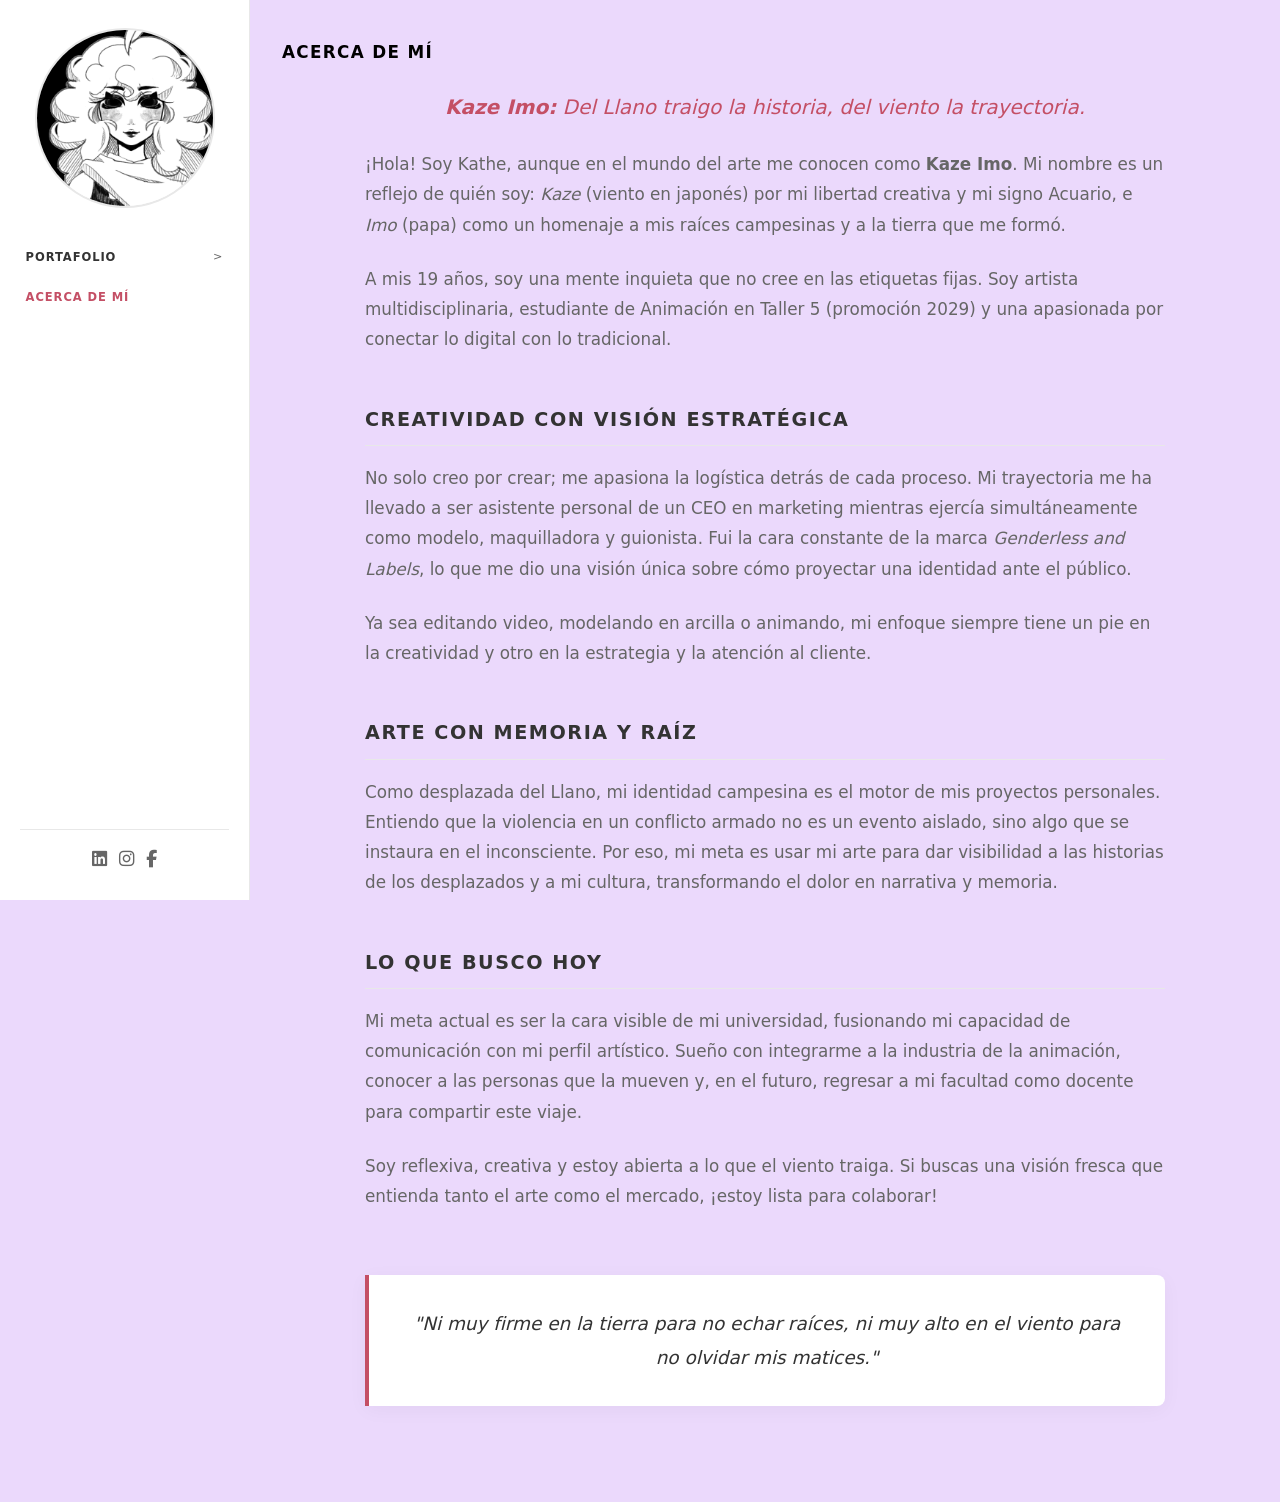
==== acerca.html @ 59050612 "Añadidos" ====
<!DOCTYPE html>

<html lang="es">

<head>

  <meta charset="UTF-8">

  <meta name="viewport" content="width=device-width, initial-scale=1.0">

  <title>Acerca de mí — Portafolio</title>

  <link rel="stylesheet" href="https://cdnjs.cloudflare.com/ajax/libs/font-awesome/6.5.1/css/all.min.css">

  <link rel="icon" href="assets/logo.jpg" type="image/png">

  <link rel="stylesheet" href="css/styles.css">

</head>

<body>

  <div class="app-layout">

    <aside class="sidebar" data-sidebar aria-label="Navegación principal">

      <div class="sidebar__brand">

        <a href="index.html" class="sidebar__brand-link" data-nav-target="home" aria-label="Inicio — portada">

          <img class="sidebar__logo" src="assets/logo.jpg" alt="Logo">

        </a>

      </div>



      <nav class="sidebar__nav" aria-label="Secciones">

        <div class="nav-item nav-item--portfolio" data-portfolio-wrap>

          <button

            type="button"

            class="nav-item__row nav-item__row--caps"

            data-portfolio-toggle

            aria-expanded="false"

            aria-haspopup="true"

            aria-controls="portfolio-flyout"

            id="btn-portafolio">

            <span>Portafolio</span>

            <span class="nav-item__chevron" aria-hidden="true">&gt;</span>

          </button>

        </div>



        <div class="nav-item">

          <a href="acerca.html" class="nav-item__row nav-item__row--caps" data-nav-target="acerca">

            <span>Acerca de mí</span>

          </a>

        </div>

      </nav>



      <div class="sidebar__social">
        <a href="https://www.linkedin.com/in/trabajaconkathe/" aria-label="LinkedIn" target="_blank"><i class="fa-brands fa-linkedin"></i></a>

        <a href="https://www.instagram.com/kaze_imo?utm_source=ig_web_button_share_sheet&igsh=ZDNlZDc0MzIxNw==" aria-label="Instagram" target="_blank"><i class="fa-brands fa-instagram"></i></a>

        <a href="https://www.facebook.com/profile.php?id=100080913762913" aria-label="Facebook" target="_blank"><i class="fa-brands fa-facebook-f"></i></a>
      </div>



      <div

        class="portfolio-flyout"

        id="portfolio-flyout"

        data-portfolio-panel

        role="menu"

        aria-labelledby="btn-portafolio"

        hidden>

        <a href="ilustraciones-digitales.html" class="portfolio-flyout__link" data-nav-target="ilustraciones-digitales" role="menuitem">Ilustraciones digitales</a>

        <a href="dibujos.html" class="portfolio-flyout__link" data-nav-target="dibujos" role="menuitem">Dibujos tradicionales</a>

        <a href="esculturas.html" class="portfolio-flyout__link" data-nav-target="esculturas" role="menuitem">Esculturas</a>

        <a href="edicion-video.html" class="portfolio-flyout__link" data-nav-target="edicion-video" role="menuitem">Edición de videos</a>

        <a href="animacion.html" class="portfolio-flyout__link" data-nav-target="animacion" role="menuitem">Animación</a>

      </div>

    </aside>



    <main class="main-content">

      <section class="section-panel section-panel--about" data-section="acerca">
        <h1 class="section-panel__title">Acerca de mí</h1>
        
        <div class="about-content">
          <p class="about-intro">
            <strong>Kaze Imo:</strong> Del Llano traigo la historia, del viento la trayectoria.
          </p>

          <p>
            ¡Hola! Soy Kathe, aunque en el mundo del arte me conocen como <strong>Kaze Imo</strong>. Mi nombre es un reflejo de quién soy: <em>Kaze</em> (viento en japonés) por mi libertad creativa y mi signo Acuario, e <em>Imo</em> (papa) como un homenaje a mis raíces campesinas y a la tierra que me formó.
          </p>

          <p>
            A mis 19 años, soy una mente inquieta que no cree en las etiquetas fijas. Soy artista multidisciplinaria, estudiante de Animación en Taller 5 (promoción 2029) y una apasionada por conectar lo digital con lo tradicional.
          </p>
          
          <h2>Creatividad con visión estratégica</h2>
          <p>
            No solo creo por crear; me apasiona la logística detrás de cada proceso. Mi trayectoria me ha llevado a ser asistente personal de un CEO en marketing mientras ejercía simultáneamente como modelo, maquilladora y guionista. Fui la cara constante de la marca <em>Genderless and Labels</em>, lo que me dio una visión única sobre cómo proyectar una identidad ante el público.
          </p>
          <p>
            Ya sea editando video, modelando en arcilla o animando, mi enfoque siempre tiene un pie en la creatividad y otro en la estrategia y la atención al cliente.
          </p>
          
          <h2>Arte con memoria y raíz</h2>
          <p>
            Como desplazada del Llano, mi identidad campesina es el motor de mis proyectos personales. Entiendo que la violencia en un conflicto armado no es un evento aislado, sino algo que se instaura en el inconsciente. Por eso, mi meta es usar mi arte para dar visibilidad a las historias de los desplazados y a mi cultura, transformando el dolor en narrativa y memoria.
          </p>
          
          <h2>Lo que busco hoy</h2>
          <p>
            Mi meta actual es ser la cara visible de mi universidad, fusionando mi capacidad de comunicación con mi perfil artístico. Sueño con integrarme a la industria de la animación, conocer a las personas que la mueven y, en el futuro, regresar a mi facultad como docente para compartir este viaje.
          </p>
          <p>
            Soy reflexiva, creativa y estoy abierta a lo que el viento traiga. Si buscas una visión fresca que entienda tanto el arte como el mercado, ¡estoy lista para colaborar!
          </p>
          
          <blockquote class="about-quote">
            "Ni muy firme en la tierra para no echar raíces, ni muy alto en el viento para no olvidar mis matices."
          </blockquote>
        </div>
      </section>

    </main>

  </div>



  <div class="modal-detail" data-modal-detail hidden role="dialog" aria-modal="true" aria-labelledby="detail-title">

    <button type="button" class="modal-detail__close" data-close-detail aria-label="Cerrar">&times;</button>

    <div class="modal-detail__body">

      <div class="modal-detail__box">

        <div class="modal-detail__visual">

          <div data-detail-image-wrap hidden>

            <img data-detail-image src="" alt="">

          </div>

          <div data-detail-video-file hidden>

            <video data-detail-video controls playsinline preload="metadata"></video>

          </div>

          <div data-detail-iframe-wrap hidden>

            <iframe data-detail-iframe title="Video" allowfullscreen></iframe>

          </div>

        </div>

        <div class="modal-detail__info">

          <p class="modal-detail__headline" id="detail-title">

            <span class="modal-detail__title-text" data-detail-title></span>

            <span aria-hidden="true"> | </span>

            <span data-detail-year></span>

          </p>

          <p class="modal-detail__meta">

            <strong>Tema:</strong>

            <span class="modal-detail__tema-value" data-detail-tema></span>

          </p>

        </div>

      </div>

    </div>

  </div>



  <div class="modal-zoom" data-modal-zoom hidden role="dialog" aria-modal="true" aria-label="Vista ampliada">

    <button type="button" class="modal-zoom__close" data-close-zoom aria-label="Cerrar">&times;</button>

    <img class="modal-zoom__img" data-zoom-image src="" alt="">

  </div>



  <script src="js/portfolio-data.js"></script>

  <script src="js/gallery-component.js"></script>

  <script src="js/sidebar-component.js"></script>

  <script src="js/main.js"></script>

</body>

</html>
---- css/styles.css ----
/* —— Variables — referencia Loish —— */
:root {
  --sidebar-width: 250px;
  --color-bg: #ebd9fc;
  --color-sidebar: #ffffff;
  --color-text: #333333;
  --color-text-muted: #666666;
  --color-link: #c44f65;
  --color-link-hover: #e07d8f;
  --color-border: #e8e8e8;
  --color-modal-page-bg: #ededed;
  --color-tema-accent: #8ba8b8;
  --color-flyout-bg: #1a1a1a;
  --color-patron: #ff6b53;
  --font-sans: "Segoe UI", system-ui, -apple-system, BlinkMacSystemFont, sans-serif;
  --transition: 0.2s ease;
  --letter-nav: 0.08em;
}

*,
*::before,
*::after {
  box-sizing: border-box;
}

html {
  scroll-behavior: smooth;
}

body {
  margin: 0;
  font-family: var(--font-sans);
  color: var(--color-text);
  background: var(--color-bg);
  line-height: 1.5;
}

a {
  color: var(--color-link);
  text-decoration: none;
  transition: color var(--transition);
}

a:hover,
a:focus-visible {
  color: var(--color-link-hover);
}

button {
  font: inherit;
  cursor: pointer;
  border: none;
  background: none;
  color: inherit;
  text-align: left;
}

body.modal-open {
  overflow: hidden;
}

/* —— Layout —— */
.app-layout {
  min-height: 100vh;
  display: flex;
}

/* —— Sidebar —— */
.sidebar {
  position: fixed;
  top: 0;
  left: 0;
  width: var(--sidebar-width);
  height: 100vh;
  background: var(--color-sidebar);
  border-right: 1px solid var(--color-border);
  display: flex;
  flex-direction: column;
  padding: 1.75rem 1.25rem;
  z-index: 100;
}

.sidebar__brand {
  display: flex;
  justify-content: center;
  margin-bottom: 2rem;
}

.sidebar__brand-link {
  display: block;
  border-radius: 50%;
  outline-offset: 4px;
}

.sidebar__brand-link:focus-visible {
  outline: 2px solid var(--color-link);
}

.sidebar__logo {
  width: 180px;
  height: 180px;
  border-radius: 50%;
  object-fit: cover;
  border: 2px solid var(--color-border);
  background: #f0f0f0;
  display: block;
}

.sidebar__nav {
  flex: 1;
  display: flex;
  flex-direction: column;
  gap: 0.35rem;
}

.nav-item {
  width: 100%;
}

.nav-item__row--caps,
.portfolio-flyout__link {
  text-transform: uppercase;
  letter-spacing: var(--letter-nav);
  font-size: 0.72rem;
  font-weight: 600;
}

.nav-item__row {
  display: flex;
  align-items: center;
  justify-content: space-between;
  width: 100%;
  padding: 0.55rem 0.35rem;
  color: var(--color-text);
  border-radius: 2px;
  transition: background var(--transition), color var(--transition);
}

.nav-item__row:hover,
.nav-item__row:focus-visible {
  color: var(--color-link);
  background: rgba(196, 79, 101, 0.06);
}

.nav-item__row.is-active {
  color: var(--color-link);
}

.nav-item__chevron {
  font-size: 0.7rem;
  opacity: 0.75;
  font-weight: 400;
  transition: transform var(--transition);
}

.nav-item__row.is-open .nav-item__chevron {
  transform: rotate(90deg);
}

/* —— Flyout Portafolio (panel oscuro a la derecha) —— */
.portfolio-flyout {
  position: fixed;
  left: var(--sidebar-width);
  z-index: 150;
  min-width: 220px;
  max-width: 280px;
  padding: 0.65rem 0;
  background: var(--color-flyout-bg);
  border: 1px solid rgba(255, 255, 255, 0.06);
  box-shadow: 8px 12px 32px rgba(0, 0, 0, 0.25);
  display: flex;
  flex-direction: column;
}

.portfolio-flyout[hidden] {
  display: none !important;
}

.portfolio-flyout__link {
  display: block;
  padding: 0.55rem 1.15rem;
  color: #f5f5f5;
  font-weight: 600;
  transition: background var(--transition), color var(--transition);
}

.portfolio-flyout__link:hover,
.portfolio-flyout__link:focus-visible {
  background: rgba(255, 255, 255, 0.06);
  color: #ffffff;
}

.portfolio-flyout__link.is-active {
  color: #ffb8c3;
  background: rgba(255, 255, 255, 0.05);
}

.sidebar__social {
  display: flex;
  flex-wrap: wrap;
  gap: 0.75rem;
  justify-content: center;
  padding-top: 1rem;
  border-top: 1px solid var(--color-border);
  margin-top: auto;
}

.sidebar__social a {
  color: var(--color-text-muted);
  font-size: 1.1rem;
}

.sidebar__social a:hover {
  color: var(--color-link);
}

/* —— Main —— */
.main-content {
  flex: 1;
  margin-left: var(--sidebar-width);
  padding: 0;
  max-width: 100%;
  min-height: 100vh;
}

.section-panel {
  max-width: 1400px;
  margin: 0 auto;
  padding: 2.5rem 2rem 4rem;
}

.section-panel--home {
  max-width: none;
  margin: 0;
  padding: 0;
  min-height: calc(100vh - 0px);
  display: flex;
  align-items: stretch;
}

.home-hero {
  width: 100%;
  padding: 0;
  min-height: min(100vh);
  background: c8b6ff;
  display: flex;
  align-items: center;
  justify-content: center;
}

.home-hero__img {
  width: 100%;
  max-width: none;
  height: 100%;
  max-height: none;
  object-fit: contain;
  display: block;
}

.section-panel__title {
  font-size: 1.05rem;
  font-weight: 600;
  margin: 0 0 1.5rem;
  letter-spacing: var(--letter-nav);
  text-transform: uppercase;
  color: #000000;
}

/* —— Acerca de mí (Elegancia y legibilidad) —— */
.about-content {
  max-width: 800px; /* Limita el ancho del texto para que la lectura no canse la vista */
  margin: 0 auto; /* Centra el bloque de texto en pantallas grandes */
  color: var(--color-text-muted);
  font-size: 1.05rem;
  line-height: 1.8; /* Da más aire entre las líneas */
}

.about-content p {
  margin-bottom: 1.5rem;
  display: block; 
}

.about-intro {
  font-size: 1.25rem;
  color: var(--color-link);
  font-style: italic;
  text-align: center;
  margin-bottom: 2.5rem;
}

.about-content h2 {
  font-size: 1.2rem;
  color: var(--color-text);
  margin: 3rem 0 1rem;
  font-weight: 600;
  text-transform: uppercase;
  letter-spacing: var(--letter-nav);
  border-bottom: 1px solid var(--color-border);
  padding-bottom: 0.5rem;
}

.about-quote {
  margin: 4rem auto 2rem;
  padding: 2rem;
  background: #ffffff;
  border-left: 4px solid var(--color-link);
  font-size: 1.15rem;
  font-style: italic;
  color: var(--color-text);
  box-shadow: 0 4px 20px rgba(0, 0, 0, 0.04);
  border-radius: 0 8px 8px 0;
  text-align: center;
}


/* —— Gallery grid —— */
.gallery-grid {
  display: grid;
  grid-template-columns: repeat(auto-fill, minmax(220px, 1fr));
  gap: 1.25rem;
}

.gallery-card {
  cursor: pointer;
  border-radius: 4px;
  overflow: hidden;
  background: #fff;
  box-shadow: 0 1px 3px rgba(0, 0, 0, 0.06);
}

.gallery-card__media {
  position: relative;
  aspect-ratio: 4 / 5;
  overflow: hidden;
  background: #eee;
}

.gallery-grid--video .gallery-card__media {
  aspect-ratio: 16 / 10;
}

.gallery-card__thumb {
  width: 100%;
  height: 100%;
  object-fit: cover;
  display: block;
  transition: transform 0.35s ease;
}

.gallery-card:hover .gallery-card__thumb {
  transform: scale(1.04);
}

.gallery-card__play {
  position: absolute;
  top: 50%;
  left: 50%;
  transform: translate(-50%, -50%);
  width: 48px;
  height: 48px;
  border-radius: 50%;
  background: rgba(0, 0, 0, 0.55);
  color: #fff;
  display: flex;
  align-items: center;
  justify-content: center;
  font-size: 1rem;
  pointer-events: none;
}

.gallery-card__overlay {
  position: absolute;
  inset: 0;
  background: rgba(0, 0, 0, 0);
  display: flex;
  align-items: center;
  justify-content: center;
  padding: 1rem;
  transition: background var(--transition);
}

.gallery-card:hover .gallery-card__overlay {
  background: rgba(0, 0, 0, 0.45);
}

.gallery-card__title {
  color: #fff;
  font-weight: 600;
  font-size: 1rem;
  text-align: center;
  text-shadow: 0 1px 8px rgba(0, 0, 0, 0.5);
  opacity: 0;
  transform: translateY(6px);
  transition: opacity var(--transition), transform var(--transition);
}

.gallery-card:hover .gallery-card__title {
  opacity: 1;
  transform: translateY(0);
}

.gallery-card__corner-chevron {
  position: absolute;
  right: 0.65rem;
  bottom: 0.65rem;
  color: #fff;
  font-size: 0.85rem;
  font-weight: 300;
  opacity: 0;
  transition: opacity var(--transition);
  text-shadow: 0 1px 6px rgba(0, 0, 0, 0.7);
}

.gallery-card:hover .gallery-card__corner-chevron {
  opacity: 1;
}

/* —— Modal detalle: overlay OPACO pantalla completa —— */
.modal-detail {
  position: fixed;
  inset: 0;
  z-index: 200;
  background: #ebd9fc;
  display: flex;
  flex-direction: column;
  overflow-y: auto;
}

.modal-detail[hidden] {
  display: none !important;
}

.modal-detail__close {
  position: fixed;
  top: 1rem;
  right: 1rem;
  width: 44px;
  height: 44px;
  border-radius: 4px;
  background: #8776bd;
  color: var(--color-text);
  display: flex;
  align-items: center;
  justify-content: center;
  font-size: 1.35rem;
  line-height: 1;
  z-index: 210;
  box-shadow: 0 2px 12px rgba(0, 0, 0, 0.12);
  border: 1px solid var(--color-border);
}

.modal-detail__close:hover {
  background: #fafafa;
}

.modal-detail__body {
  flex: 1;
  width: 100%;
  min-height: 100vh;
  display: flex;
  justify-content: center;
  align-items: flex-start;
  padding: 4rem 1.5rem 3rem;
}

.modal-detail__box {
  width: 100%;
  max-width: 720px;
  display: flex;
  flex-direction: column;
  gap: 1.5rem;
}

.modal-detail__box--wide {
  max-width: 980px;
}

.modal-detail__visual {
  width: 100%;
  background: #ebd9fc;
  display: flex;
  align-items: center;
  justify-content: center;
  min-height: 200px;
}

.modal-detail__visual img[data-detail-image] {
  width: 100%;
  height: auto;
  max-height: min(75vh, 900px);
  object-fit: contain;
  cursor: zoom-in;
  display: block;
}

.modal-detail__visual video {
  width: 100%;
  max-height: min(75vh, 900px);
  display: block;
}

.modal-detail__visual iframe {
  width: 100%;
  aspect-ratio: 16 / 9;
  min-height: 240px;
  border: 0;
}

.modal-detail__info {
  text-align: left;
  padding: 0 0.25rem;
}

.modal-detail__headline {
  font-size: 1rem;
  font-weight: 700;
  color: var(--color-text);
  text-transform: uppercase;
  letter-spacing: 0.04em;
  margin: 0 0 0.5rem;
}

.modal-detail__meta {
  font-size: 0.95rem;
  color: var(--color-text-muted);
  margin: 0;
}

.modal-detail__meta strong {
  color: var(--color-text-muted);
  font-weight: 400;
}

.modal-detail__tema-value {
  color: var(--color-tema-accent);
  font-weight: 600;
}

/* —— Modal zoom —— */
.modal-zoom {
  position: fixed;
  inset: 0;
  z-index: 300;
  background: #000;
  display: flex;
  align-items: center;
  justify-content: center;
  padding: 1rem;
}

.modal-zoom[hidden] {
  display: none !important;
}

.modal-zoom__img {
  max-width: 100%;
  max-height: 100vh;
  width: auto;
  height: auto;
  object-fit: contain;
}

.modal-zoom__close {
  position: absolute;
  top: 1rem;
  right: 1rem;
  width: 44px;
  height: 44px;
  border-radius: 4px;
  background: rgba(255, 255, 255, 0.12);
  color: #fff;
  font-size: 1.5rem;
  line-height: 1;
  display: flex;
  align-items: center;
  justify-content: center;
}

.modal-zoom__close:hover {
  background: rgba(255, 255, 255, 0.22);
}

/* —— Responsive —— */
@media (max-width: 900px) {
  .modal-detail__box {
    grid-template-columns: 1fr;
  }

  .modal-detail__info {
    padding-bottom: 2rem;
  }
}

@media (max-width: 768px) {
  .sidebar {
    position: relative;
    width: 100%;
    height: auto;
    border-right: none;
    border-bottom: 1px solid var(--color-border);
  }

  .main-content {
    margin-left: 0;
    padding: 1.5rem 1rem 3rem;
  }

  .app-layout {
    flex-direction: column;
  }
}
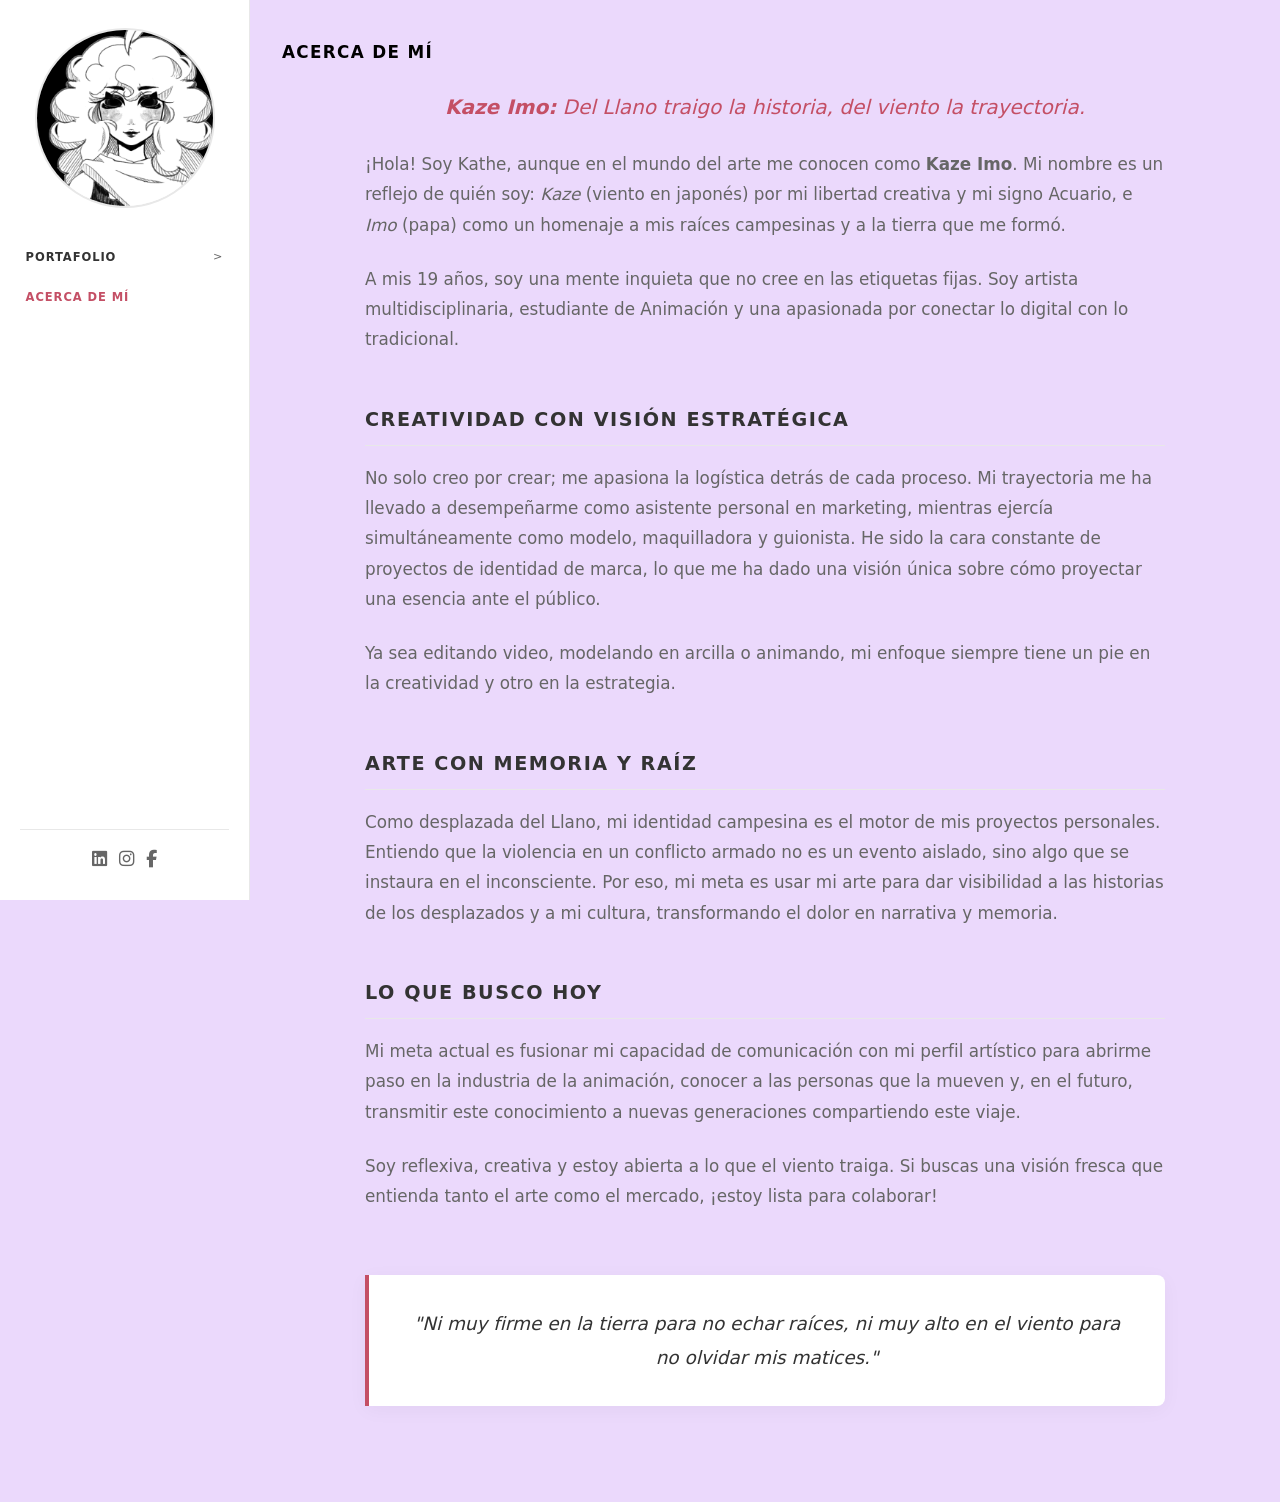
==== commit 510955b4: "About me" ====
--- a/acerca.html
+++ b/acerca.html
@@ -135,30 +135,30 @@
           </p>
 
           <p>
-            A mis 19 años, soy una mente inquieta que no cree en las etiquetas fijas. Soy artista multidisciplinaria, estudiante de Animación en Taller 5 (promoción 2029) y una apasionada por conectar lo digital con lo tradicional.
-          </p>
-          
+            A mis 19 años, soy una mente inquieta que no cree en las etiquetas fijas. Soy artista multidisciplinaria, estudiante de Animación y una apasionada por conectar lo digital con lo tradicional.
+          </p>
+
           <h2>Creatividad con visión estratégica</h2>
           <p>
-            No solo creo por crear; me apasiona la logística detrás de cada proceso. Mi trayectoria me ha llevado a ser asistente personal de un CEO en marketing mientras ejercía simultáneamente como modelo, maquilladora y guionista. Fui la cara constante de la marca <em>Genderless and Labels</em>, lo que me dio una visión única sobre cómo proyectar una identidad ante el público.
-          </p>
-          <p>
-            Ya sea editando video, modelando en arcilla o animando, mi enfoque siempre tiene un pie en la creatividad y otro en la estrategia y la atención al cliente.
-          </p>
-          
+            No solo creo por crear; me apasiona la logística detrás de cada proceso. Mi trayectoria me ha llevado a desempeñarme como asistente personal en marketing, mientras ejercía simultáneamente como modelo, maquilladora y guionista. He sido la cara constante de proyectos de identidad de marca, lo que me ha dado una visión única sobre cómo proyectar una esencia ante el público.
+          </p>
+          <p>
+            Ya sea editando video, modelando en arcilla o animando, mi enfoque siempre tiene un pie en la creatividad y otro en la estrategia.
+          </p>
+
           <h2>Arte con memoria y raíz</h2>
           <p>
             Como desplazada del Llano, mi identidad campesina es el motor de mis proyectos personales. Entiendo que la violencia en un conflicto armado no es un evento aislado, sino algo que se instaura en el inconsciente. Por eso, mi meta es usar mi arte para dar visibilidad a las historias de los desplazados y a mi cultura, transformando el dolor en narrativa y memoria.
           </p>
-          
+
           <h2>Lo que busco hoy</h2>
           <p>
-            Mi meta actual es ser la cara visible de mi universidad, fusionando mi capacidad de comunicación con mi perfil artístico. Sueño con integrarme a la industria de la animación, conocer a las personas que la mueven y, en el futuro, regresar a mi facultad como docente para compartir este viaje.
+            Mi meta actual es fusionar mi capacidad de comunicación con mi perfil artístico para abrirme paso en la industria de la animación, conocer a las personas que la mueven y, en el futuro, transmitir este conocimiento a nuevas generaciones compartiendo este viaje.
           </p>
           <p>
             Soy reflexiva, creativa y estoy abierta a lo que el viento traiga. Si buscas una visión fresca que entienda tanto el arte como el mercado, ¡estoy lista para colaborar!
           </p>
-          
+
           <blockquote class="about-quote">
             "Ni muy firme en la tierra para no echar raíces, ni muy alto en el viento para no olvidar mis matices."
           </blockquote>
